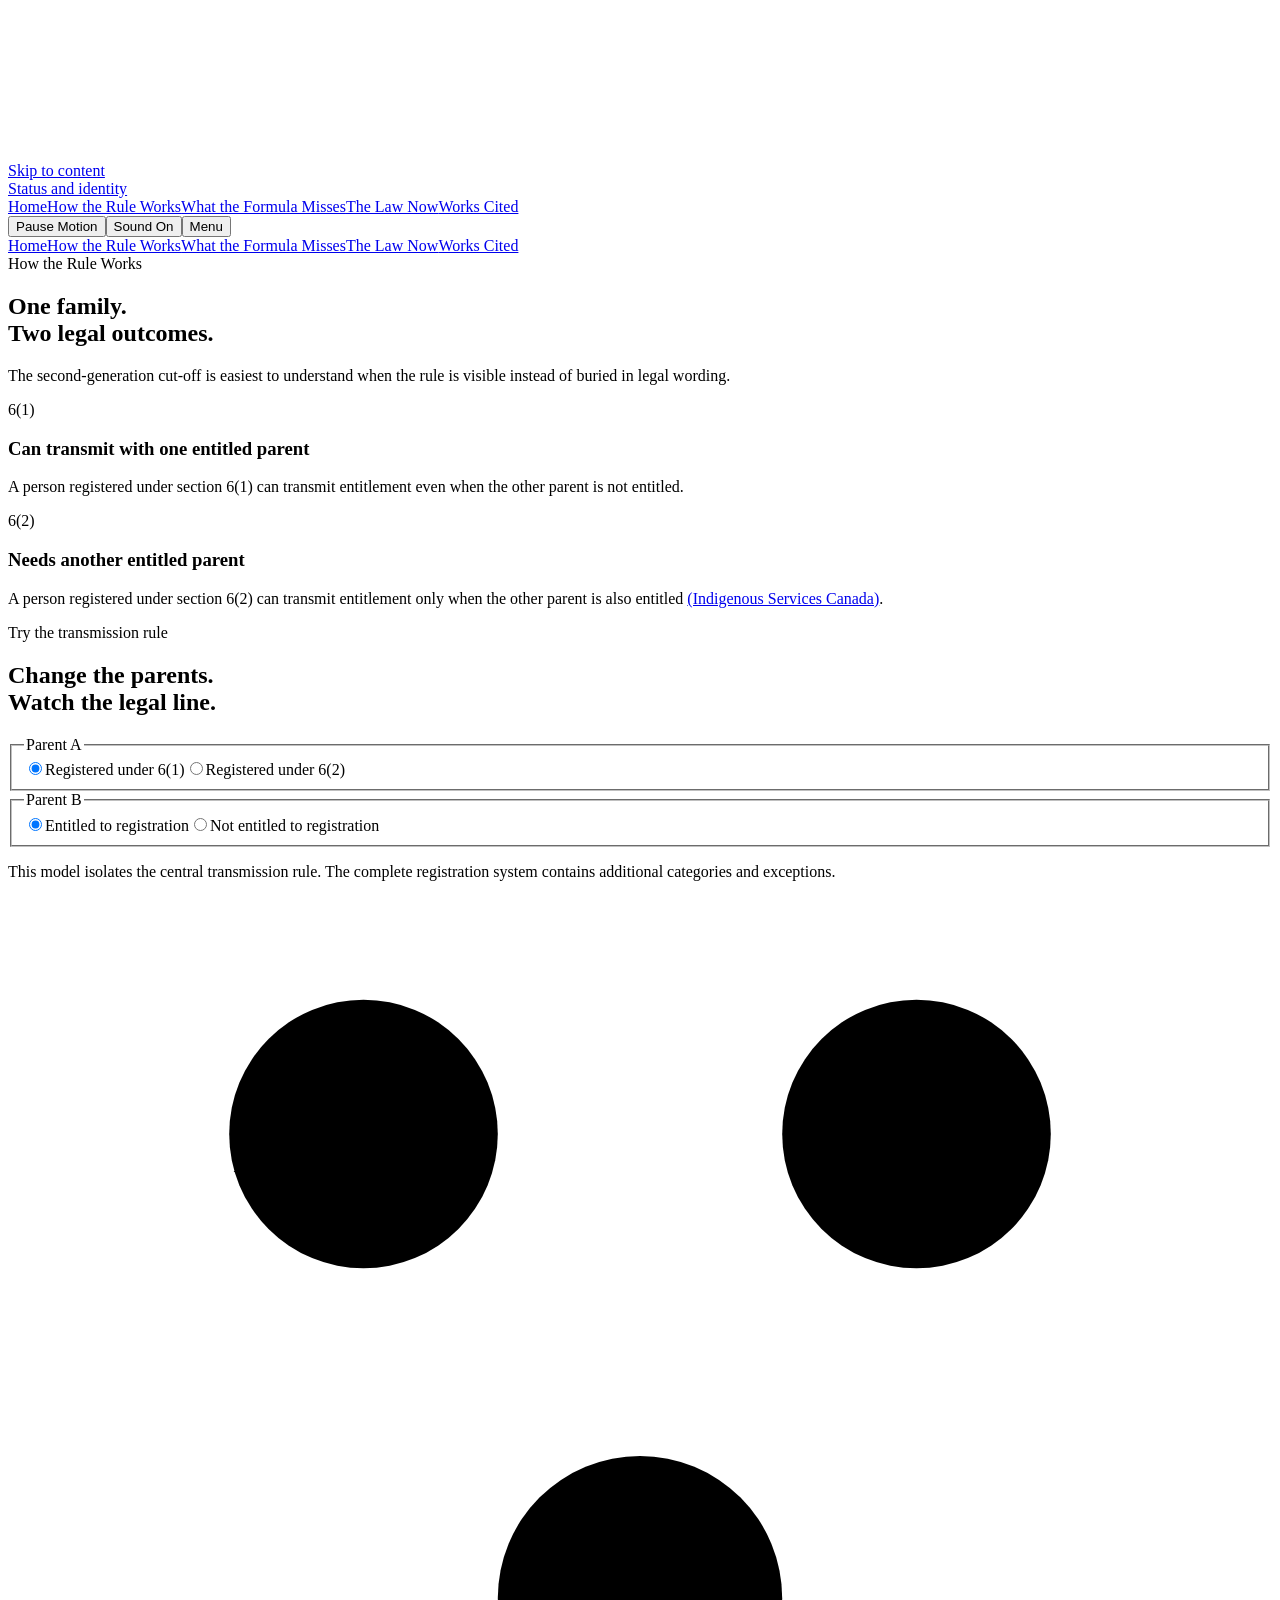
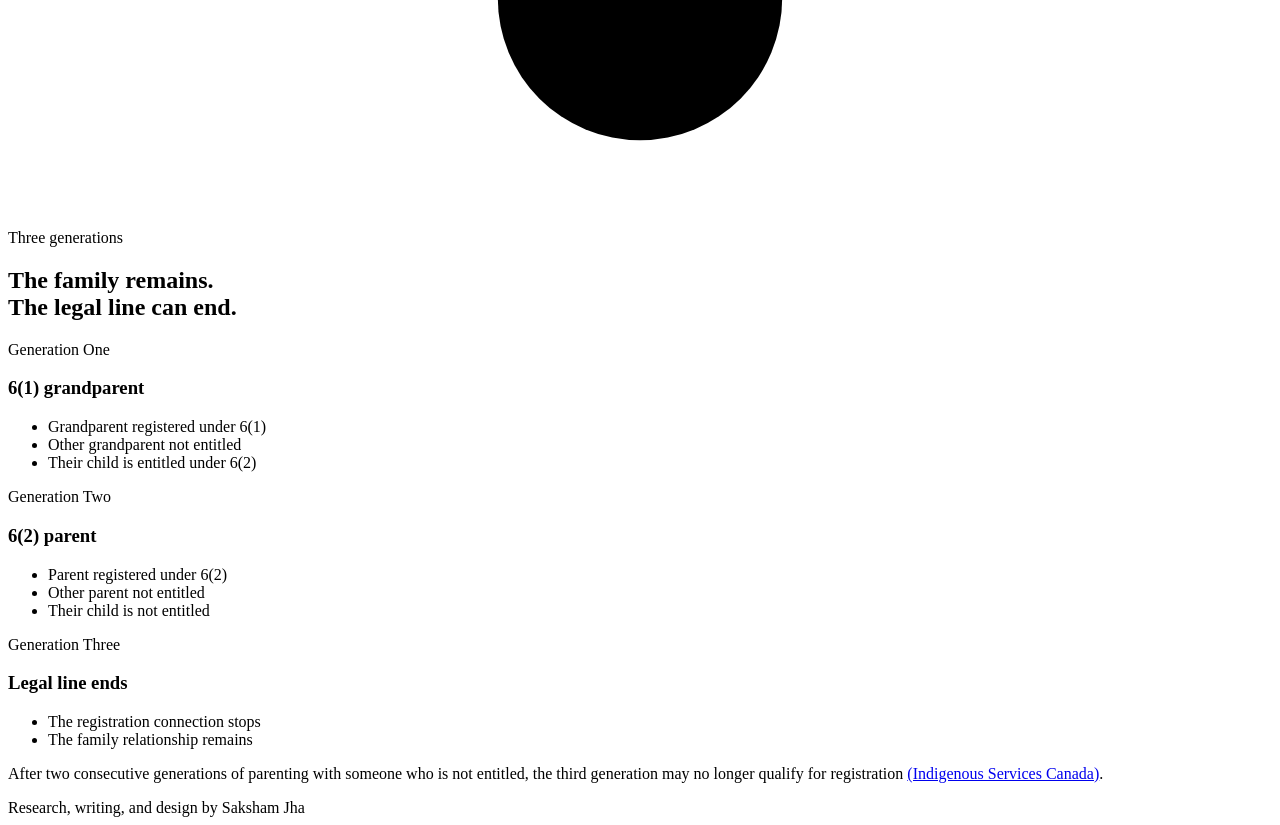
==== how-rule-works.html @ 46dcaad1 "Add files via upload" ====
<!doctype html><html lang="en"><head><meta charset="utf-8"><meta name="viewport" content="width=device-width,initial-scale=1"><title>How the Rule Works | Indian Status</title><meta name="description" content="An interactive explanation of sections 6(1), 6(2), and the second-generation cut-off."><meta property="og:title" content="How the Rule Works | Indian Status"><meta property="og:description" content="An interactive explanation of sections 6(1), 6(2), and the second-generation cut-off."><meta property="og:type" content="website"><meta name="theme-color" content="#10145c"><link rel="icon" href="assets/favicon.svg" type="image/svg+xml"><link rel="stylesheet" href="assets/style.css"></head><body data-page="rule"><canvas id="world" aria-hidden="true"></canvas><div class="grain" aria-hidden="true"></div><div class="vignette" aria-hidden="true"></div><a class="skip" href="#main">Skip to content</a><nav class="nav" aria-label="Primary"><a class="brand" href="./"><span class="brand-mark" aria-hidden="true"></span><span>Status and identity</span></a><div class="navlinks"><a href="index.html">Home</a><a href="how-rule-works.html" aria-current="page">How the Rule Works</a><a href="what-formula-misses.html">What the Formula Misses</a><a href="law-now.html">The Law Now</a><a href="works-cited.html">Works Cited</a></div><div class="controls"><button class="control" data-motion type="button" aria-pressed="false">Pause Motion</button><button class="control" data-sound type="button" aria-pressed="false">Sound On</button><button class="control menu-btn" type="button" aria-expanded="false" aria-controls="mobile-menu">Menu</button></div></nav><div id="mobile-menu" class="mobile-menu"><a href="index.html">Home</a><a href="how-rule-works.html" aria-current="page">How the Rule Works</a><a href="what-formula-misses.html">What the Formula Misses</a><a href="law-now.html">The Law Now</a><a href="works-cited.html">Works Cited</a></div><main id="main">
<section class="page-hero"><div class="content-shell"><div class="kicker">How the Rule Works</div><h1>One family.<br>Two legal outcomes.</h1><p>The second-generation cut-off is easiest to understand when the rule is visible instead of buried in legal wording.</p></div></section>
<section class="section compact" data-particle="categories"><div class="content-shell"><div class="compare"><div class="compare-col reveal"><div class="num">6(1)</div><h3>Can transmit with one entitled parent</h3><p>A person registered under section 6(1) can transmit entitlement even when the other parent is not entitled.</p></div><div class="compare-col reveal"><div class="num">6(2)</div><h3>Needs another entitled parent</h3><p>A person registered under section 6(2) can transmit entitlement only when the other parent is also entitled <a class="cite" href="works-cited.html#isc">(Indigenous Services Canada)</a>.</p></div></div></div></section>
<section class="section" data-particle="family"><div class="content-shell"><div class="kicker reveal">Try the transmission rule</div><h2 class="reveal">Change the parents.<br>Watch the legal line.</h2><div class="transmission" data-simulator><div class="choices reveal"><fieldset><legend>Parent A</legend><div class="segmented"><input id="a61" name="parentA" type="radio" value="61" checked><label for="a61">Registered under 6(1)</label><input id="a62" name="parentA" type="radio" value="62"><label for="a62">Registered under 6(2)</label></div></fieldset><fieldset><legend>Parent B</legend><div class="segmented"><input id="bent" name="parentB" type="radio" value="entitled" checked><label for="bent">Entitled to registration</label><input id="bno" name="parentB" type="radio" value="not"><label for="bno">Not entitled to registration</label></div></fieldset><div class="outcome" data-outcome aria-live="polite"></div><p class="note">This model isolates the central transmission rule. The complete registration system contains additional categories and exceptions.</p></div><div class="sim-visual reveal"><svg class="family-svg" viewBox="0 0 640 470" role="img" aria-labelledby="sim-title sim-desc"><title id="sim-title">Registration transmission simulator</title><desc id="sim-desc">Two parent nodes connect to a child. A legal beam either continues to the child or breaks, while the family connection always remains.</desc><line data-family-line class="family-line" x1="180" y1="145" x2="320" y2="330"/><line data-family-line class="family-line" x1="460" y1="145" x2="320" y2="330"/><line class="legal-line" x1="180" y1="160" x2="320" y2="318"/><line class="legal-line" x1="460" y1="160" x2="320" y2="318"/><circle class="family-node entitled" cx="180" cy="120" r="68"/><circle class="family-node entitled" cx="460" cy="120" r="68"/><circle data-child class="family-node child-ok" cx="320" cy="355" r="72"/><text class="node-label" x="180" y="113" text-anchor="middle">Parent A</text><text class="node-sub" x="180" y="139" text-anchor="middle">registration category</text><text class="node-label" x="460" y="113" text-anchor="middle">Parent B</text><text class="node-sub" x="460" y="139" text-anchor="middle">entitlement</text><text class="node-label" x="320" y="350" text-anchor="middle">Child</text><text class="node-sub" x="320" y="376" text-anchor="middle">legal outcome</text></svg></div></div></div></section>
<section class="section compact" data-particle="family"><div class="content-shell"><div class="kicker reveal">Three generations</div><h2 class="reveal">The family remains.<br>The legal line can end.</h2><div class="generation"><article class="gen reveal" style="--gen:100"><div class="kicker">Generation One</div><h3>6(1) grandparent</h3><ul><li>Grandparent registered under 6(1)</li><li>Other grandparent not entitled</li><li>Their child is entitled under 6(2)</li></ul></article><article class="gen reveal" style="--gen:66"><div class="kicker">Generation Two</div><h3>6(2) parent</h3><ul><li>Parent registered under 6(2)</li><li>Other parent not entitled</li><li>Their child is not entitled</li></ul></article><article class="gen reveal" style="--gen:24"><div class="kicker">Generation Three</div><h3>Legal line ends</h3><ul><li>The registration connection stops</li><li>The family relationship remains</li></ul></article></div><p class="reveal">After two consecutive generations of parenting with someone who is not entitled, the third generation may no longer qualify for registration <a class="cite" href="works-cited.html#isc">(Indigenous Services Canada)</a>.</p></div></section>
</main><footer>Research, writing, and design by Saksham Jha</footer><script src="assets/world.js"></script><script src="assets/app.js"></script></body></html>
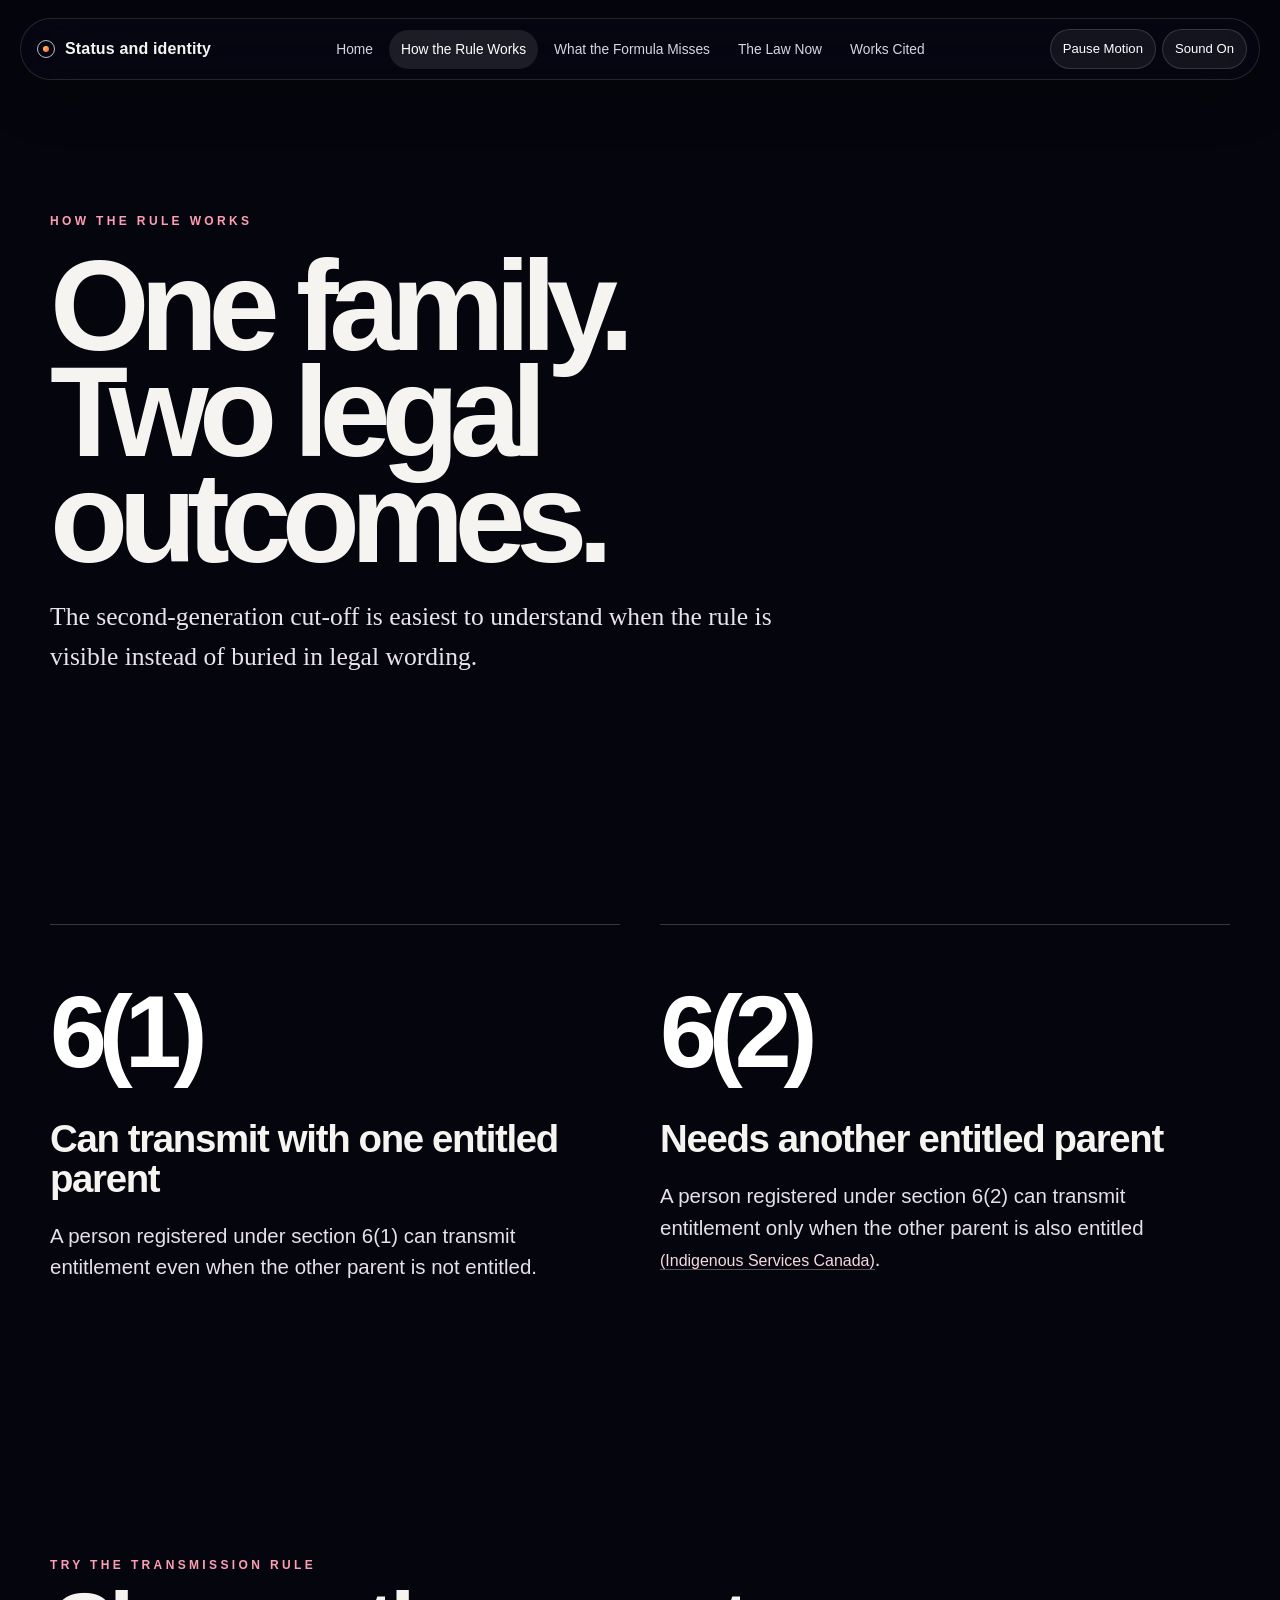
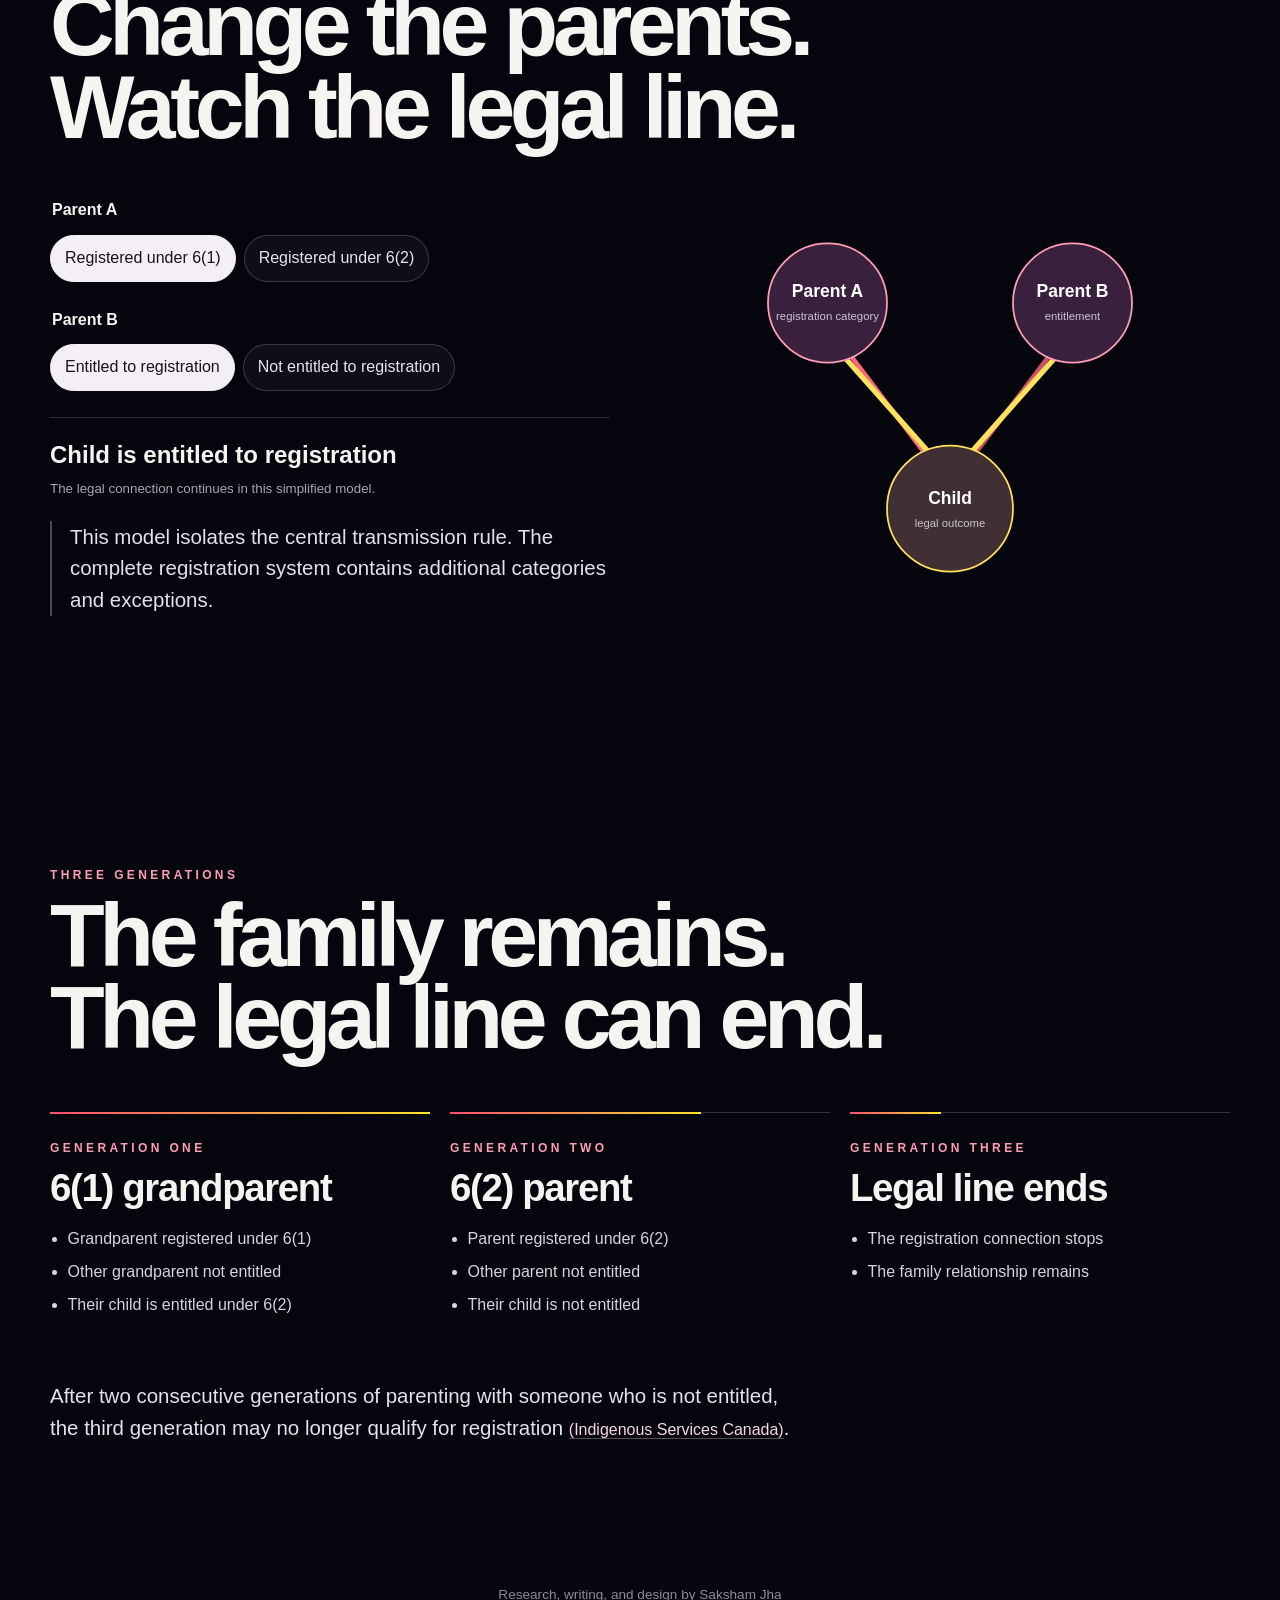
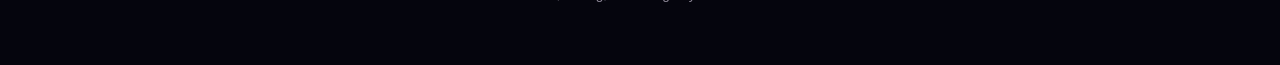
==== commit ab8787df: "Add files via upload" ====
--- a/how-rule-works.html
+++ b/how-rule-works.html
@@ -1,6 +1,6 @@
-<!doctype html><html lang="en"><head><meta charset="utf-8"><meta name="viewport" content="width=device-width,initial-scale=1"><title>How the Rule Works | Indian Status</title><meta name="description" content="An interactive explanation of sections 6(1), 6(2), and the second-generation cut-off."><meta property="og:title" content="How the Rule Works | Indian Status"><meta property="og:description" content="An interactive explanation of sections 6(1), 6(2), and the second-generation cut-off."><meta property="og:type" content="website"><meta name="theme-color" content="#10145c"><link rel="icon" href="assets/favicon.svg" type="image/svg+xml"><link rel="stylesheet" href="assets/style.css"></head><body data-page="rule"><canvas id="world" aria-hidden="true"></canvas><div class="grain" aria-hidden="true"></div><div class="vignette" aria-hidden="true"></div><a class="skip" href="#main">Skip to content</a><nav class="nav" aria-label="Primary"><a class="brand" href="./"><span class="brand-mark" aria-hidden="true"></span><span>Status and identity</span></a><div class="navlinks"><a href="index.html">Home</a><a href="how-rule-works.html" aria-current="page">How the Rule Works</a><a href="what-formula-misses.html">What the Formula Misses</a><a href="law-now.html">The Law Now</a><a href="works-cited.html">Works Cited</a></div><div class="controls"><button class="control" data-motion type="button" aria-pressed="false">Pause Motion</button><button class="control" data-sound type="button" aria-pressed="false">Sound On</button><button class="control menu-btn" type="button" aria-expanded="false" aria-controls="mobile-menu">Menu</button></div></nav><div id="mobile-menu" class="mobile-menu"><a href="index.html">Home</a><a href="how-rule-works.html" aria-current="page">How the Rule Works</a><a href="what-formula-misses.html">What the Formula Misses</a><a href="law-now.html">The Law Now</a><a href="works-cited.html">Works Cited</a></div><main id="main">
+<!doctype html><html lang="en"><head><meta charset="utf-8"><meta name="viewport" content="width=device-width,initial-scale=1"><title>How the Rule Works | Indian Status</title><meta name="description" content="An interactive explanation of sections 6(1), 6(2), and the second-generation cut-off."><meta property="og:title" content="How the Rule Works | Indian Status"><meta property="og:description" content="An interactive explanation of sections 6(1), 6(2), and the second-generation cut-off."><meta property="og:type" content="website"><meta name="theme-color" content="#10145c"><link rel="icon" href="favicon.svg" type="image/svg+xml"><link rel="stylesheet" href="style.css"></head><body data-page="rule"><canvas id="world" aria-hidden="true"></canvas><div class="grain" aria-hidden="true"></div><div class="vignette" aria-hidden="true"></div><a class="skip" href="#main">Skip to content</a><nav class="nav" aria-label="Primary"><a class="brand" href="./"><span class="brand-mark" aria-hidden="true"></span><span>Status and identity</span></a><div class="navlinks"><a href="index.html">Home</a><a href="how-rule-works.html" aria-current="page">How the Rule Works</a><a href="what-formula-misses.html">What the Formula Misses</a><a href="law-now.html">The Law Now</a><a href="works-cited.html">Works Cited</a></div><div class="controls"><button class="control" data-motion type="button" aria-pressed="false">Pause Motion</button><button class="control" data-sound type="button" aria-pressed="false">Sound On</button><button class="control menu-btn" type="button" aria-expanded="false" aria-controls="mobile-menu">Menu</button></div></nav><div id="mobile-menu" class="mobile-menu"><a href="index.html">Home</a><a href="how-rule-works.html" aria-current="page">How the Rule Works</a><a href="what-formula-misses.html">What the Formula Misses</a><a href="law-now.html">The Law Now</a><a href="works-cited.html">Works Cited</a></div><main id="main">
 <section class="page-hero"><div class="content-shell"><div class="kicker">How the Rule Works</div><h1>One family.<br>Two legal outcomes.</h1><p>The second-generation cut-off is easiest to understand when the rule is visible instead of buried in legal wording.</p></div></section>
 <section class="section compact" data-particle="categories"><div class="content-shell"><div class="compare"><div class="compare-col reveal"><div class="num">6(1)</div><h3>Can transmit with one entitled parent</h3><p>A person registered under section 6(1) can transmit entitlement even when the other parent is not entitled.</p></div><div class="compare-col reveal"><div class="num">6(2)</div><h3>Needs another entitled parent</h3><p>A person registered under section 6(2) can transmit entitlement only when the other parent is also entitled <a class="cite" href="works-cited.html#isc">(Indigenous Services Canada)</a>.</p></div></div></div></section>
 <section class="section" data-particle="family"><div class="content-shell"><div class="kicker reveal">Try the transmission rule</div><h2 class="reveal">Change the parents.<br>Watch the legal line.</h2><div class="transmission" data-simulator><div class="choices reveal"><fieldset><legend>Parent A</legend><div class="segmented"><input id="a61" name="parentA" type="radio" value="61" checked><label for="a61">Registered under 6(1)</label><input id="a62" name="parentA" type="radio" value="62"><label for="a62">Registered under 6(2)</label></div></fieldset><fieldset><legend>Parent B</legend><div class="segmented"><input id="bent" name="parentB" type="radio" value="entitled" checked><label for="bent">Entitled to registration</label><input id="bno" name="parentB" type="radio" value="not"><label for="bno">Not entitled to registration</label></div></fieldset><div class="outcome" data-outcome aria-live="polite"></div><p class="note">This model isolates the central transmission rule. The complete registration system contains additional categories and exceptions.</p></div><div class="sim-visual reveal"><svg class="family-svg" viewBox="0 0 640 470" role="img" aria-labelledby="sim-title sim-desc"><title id="sim-title">Registration transmission simulator</title><desc id="sim-desc">Two parent nodes connect to a child. A legal beam either continues to the child or breaks, while the family connection always remains.</desc><line data-family-line class="family-line" x1="180" y1="145" x2="320" y2="330"/><line data-family-line class="family-line" x1="460" y1="145" x2="320" y2="330"/><line class="legal-line" x1="180" y1="160" x2="320" y2="318"/><line class="legal-line" x1="460" y1="160" x2="320" y2="318"/><circle class="family-node entitled" cx="180" cy="120" r="68"/><circle class="family-node entitled" cx="460" cy="120" r="68"/><circle data-child class="family-node child-ok" cx="320" cy="355" r="72"/><text class="node-label" x="180" y="113" text-anchor="middle">Parent A</text><text class="node-sub" x="180" y="139" text-anchor="middle">registration category</text><text class="node-label" x="460" y="113" text-anchor="middle">Parent B</text><text class="node-sub" x="460" y="139" text-anchor="middle">entitlement</text><text class="node-label" x="320" y="350" text-anchor="middle">Child</text><text class="node-sub" x="320" y="376" text-anchor="middle">legal outcome</text></svg></div></div></div></section>
 <section class="section compact" data-particle="family"><div class="content-shell"><div class="kicker reveal">Three generations</div><h2 class="reveal">The family remains.<br>The legal line can end.</h2><div class="generation"><article class="gen reveal" style="--gen:100"><div class="kicker">Generation One</div><h3>6(1) grandparent</h3><ul><li>Grandparent registered under 6(1)</li><li>Other grandparent not entitled</li><li>Their child is entitled under 6(2)</li></ul></article><article class="gen reveal" style="--gen:66"><div class="kicker">Generation Two</div><h3>6(2) parent</h3><ul><li>Parent registered under 6(2)</li><li>Other parent not entitled</li><li>Their child is not entitled</li></ul></article><article class="gen reveal" style="--gen:24"><div class="kicker">Generation Three</div><h3>Legal line ends</h3><ul><li>The registration connection stops</li><li>The family relationship remains</li></ul></article></div><p class="reveal">After two consecutive generations of parenting with someone who is not entitled, the third generation may no longer qualify for registration <a class="cite" href="works-cited.html#isc">(Indigenous Services Canada)</a>.</p></div></section>
-</main><footer>Research, writing, and design by Saksham Jha</footer><script src="assets/world.js"></script><script src="assets/app.js"></script></body></html>+</main><footer>Research, writing, and design by Saksham Jha</footer><script src="world.js"></script><script src="app.js"></script></body></html>
--- a/style.css
+++ b/style.css
@@ -0,0 +1,35 @@
+
+:root{
+  --ink:#f6f4f0;--muted:#c7c3cf;--faint:#8f8aa2;--night:#080817;--cobalt:#141a69;
+  --violet:#3a0f55;--magenta:#9a184f;--red:#ef2945;--sun:#ffe12b;--pink:#ff506d;
+  --cyan:#8ddbe8;--line:rgba(255,255,255,.16);--glass:rgba(8,8,20,.58);--max:1180px;
+  --ease:cubic-bezier(.2,.75,.2,1);
+}
+*{box-sizing:border-box}html{scroll-behavior:smooth;background:#05050d;color-scheme:dark}body{margin:0;background:#05050d;color:var(--ink);font-family:-apple-system,BlinkMacSystemFont,"Segoe UI",Inter,Arial,sans-serif;line-height:1.55;overflow-x:hidden}
+a{color:inherit}.skip{position:fixed;left:1rem;top:-5rem;z-index:9999;background:#fff;color:#111;padding:.75rem 1rem;border-radius:999px}.skip:focus{top:1rem}
+#world{position:fixed;inset:0;width:100%;height:100%;z-index:-4;background:#070714}.grain{position:fixed;inset:0;z-index:-2;pointer-events:none;opacity:.14;mix-blend-mode:soft-light;background-image:url("data:image/svg+xml,%3Csvg viewBox='0 0 180 180' xmlns='http://www.w3.org/2000/svg'%3E%3Cfilter id='n'%3E%3CfeTurbulence type='fractalNoise' baseFrequency='.95' numOctaves='3' stitchTiles='stitch'/%3E%3C/filter%3E%3Crect width='100%25' height='100%25' filter='url(%23n)' opacity='.38'/%3E%3C/svg%3E")}
+.vignette{position:fixed;inset:0;pointer-events:none;z-index:-1;background:radial-gradient(circle at 50% 40%,transparent 30%,rgba(2,2,10,.12) 56%,rgba(0,0,6,.72) 100%)}
+.nav{position:fixed;z-index:1000;left:50%;top:18px;transform:translateX(-50%);width:min(calc(100% - 28px),1240px);display:flex;align-items:center;justify-content:space-between;gap:18px;padding:10px 12px 10px 16px;border:1px solid rgba(255,255,255,.13);border-radius:999px;background:rgba(8,8,22,.56);backdrop-filter:blur(24px) saturate(1.2);box-shadow:0 14px 55px rgba(0,0,0,.24)}
+.brand{display:flex;align-items:center;gap:10px;text-decoration:none;font-weight:760;letter-spacing:.01em;white-space:nowrap}.brand-mark{width:18px;height:18px;border:1px solid rgba(255,255,255,.72);border-radius:50%;position:relative}.brand-mark:after{content:"";position:absolute;inset:5px;border-radius:50%;background:linear-gradient(135deg,var(--sun),var(--pink))}
+.navlinks{display:flex;gap:4px;align-items:center}.navlinks a{font-size:.86rem;text-decoration:none;color:#d9d5e2;padding:9px 12px;border-radius:999px}.navlinks a[aria-current="page"],.navlinks a:hover{background:rgba(255,255,255,.09);color:#fff}
+.controls{display:flex;gap:6px}.control{appearance:none;border:1px solid rgba(255,255,255,.14);background:rgba(255,255,255,.06);color:#fff;border-radius:999px;padding:9px 12px;font:inherit;font-size:.82rem;cursor:pointer}.control:hover,.control:focus-visible{background:rgba(255,255,255,.12);outline:2px solid rgba(255,255,255,.42);outline-offset:2px}
+.menu-btn{display:none}.mobile-menu{display:none}
+main{position:relative}.hero-scroll{height:520vh;position:relative}.hero-sticky{position:sticky;top:0;height:100vh;display:grid;place-items:center;overflow:hidden}.hero-copy{width:min(1100px,calc(100% - 40px));text-align:center;margin-top:18vh;opacity:0;transform:translateY(32px) scale(.985);transition:opacity .2s linear,transform .2s linear;text-shadow:0 4px 45px rgba(0,0,0,.5)}
+.eyebrow{font-size:.78rem;letter-spacing:.3em;text-transform:uppercase;color:#f0cad7;font-weight:800}.hero-copy h1{font-size:clamp(3.8rem,10vw,9.4rem);line-height:.82;letter-spacing:-.075em;margin:.12em 0 .18em;font-weight:850}.hero-copy .lead{font-family:Georgia,"Times New Roman",serif;font-size:clamp(1.35rem,2.4vw,2.25rem);max-width:820px;margin:0 auto;color:#f0ebf2}.hero-rule{margin:30px auto 0;width:min(660px,90%);display:grid;grid-template-columns:1fr auto 1fr;gap:14px;align-items:center;color:#fff}.hero-rule span{height:1px;background:linear-gradient(90deg,transparent,rgba(255,255,255,.7))}.hero-rule span:last-child{transform:scaleX(-1)}.scroll-hint{position:absolute;bottom:26px;left:50%;transform:translateX(-50%);font-size:.72rem;letter-spacing:.24em;text-transform:uppercase;color:rgba(255,255,255,.62)}
+.content-shell{width:min(var(--max),calc(100% - 42px));margin:0 auto}.section{position:relative;min-height:100vh;padding:18vh 0 12vh;display:grid;align-items:center}.section.compact{min-height:auto;padding:10vh 0}.section-grid{display:grid;grid-template-columns:minmax(0,.9fr) minmax(0,1.1fr);gap:clamp(28px,6vw,88px);align-items:center}.section h2{font-size:clamp(3rem,7vw,6.7rem);line-height:.92;letter-spacing:-.06em;margin:.1em 0 .3em}.section h3{font-size:clamp(1.65rem,3vw,2.6rem);line-height:1.04;letter-spacing:-.035em;margin:.2em 0 .5em}.section p{font-size:clamp(1.05rem,1.6vw,1.35rem);color:#e6e1e9;max-width:760px}.cite{font-size:.78em;color:#f7d8e1;text-decoration:none;border-bottom:1px solid rgba(247,216,225,.35)}.cite:hover{border-color:#fff}.kicker{font-size:.75rem;letter-spacing:.28em;text-transform:uppercase;color:#ff9db4;font-weight:800}.big-statement{font-family:Georgia,"Times New Roman",serif;font-size:clamp(2rem,4vw,4.2rem);line-height:1.12;letter-spacing:-.025em;max-width:1000px}.myth-real{display:grid;grid-template-columns:1fr 1fr;gap:20px;margin-top:42px}.open-panel{padding:28px 0;border-top:1px solid rgba(255,255,255,.2);position:relative}.open-panel:before{content:"";position:absolute;top:-1px;left:0;width:90px;height:2px;background:linear-gradient(90deg,var(--pink),transparent)}.open-panel small{display:block;text-transform:uppercase;letter-spacing:.22em;color:#ff9db4;font-weight:800;margin-bottom:14px}.open-panel strong{display:block;font-family:Georgia,"Times New Roman",serif;font-size:clamp(1.55rem,3vw,2.7rem);line-height:1.12;font-weight:600}.note{border-left:2px solid rgba(255,255,255,.28);padding-left:18px;color:#cbc6d0;font-size:.95rem;max-width:720px}.language-note{font-size:.9rem;color:#bdb7c7;margin-top:28px}.stat-line{display:flex;gap:18px;flex-wrap:wrap;margin-top:26px}.stat-chip{border-top:1px solid rgba(255,255,255,.18);padding-top:12px;min-width:190px;color:#d7d1dd}.stat-chip b{display:block;font-size:1.6rem;color:white}
+.registry-visual{position:relative;min-height:430px;display:grid;place-items:center}.registry-machine{width:min(520px,90%);aspect-ratio:1.25;border:1px solid rgba(255,255,255,.14);border-radius:48% 52% 46% 54%/52% 42% 58% 48%;position:relative;box-shadow:inset 0 0 80px rgba(255,60,118,.08),0 0 120px rgba(54,62,255,.12)}.registry-machine:before,.registry-machine:after{content:"";position:absolute;border-radius:50%;border:1px solid rgba(255,255,255,.18)}.registry-machine:before{inset:13%}.registry-machine:after{inset:29%;background:radial-gradient(circle,rgba(255,214,35,.36),rgba(255,68,103,.08) 40%,transparent 72%)}.registry-word{position:absolute;inset:0;display:grid;place-items:center;text-align:center;font-weight:850;letter-spacing:.12em;text-transform:uppercase}.registry-word span{display:block;font-size:.72rem;color:#aaa4b7;margin-top:8px;font-weight:600;letter-spacing:.16em}
+.river-section{min-height:180vh;padding-top:20vh}.river-copy{position:sticky;top:24vh;z-index:4;width:min(760px,calc(100% - 42px));margin-left:max(21px,calc((100vw - var(--max))/2));pointer-events:none}.river-copy p{pointer-events:auto}.quote-large{font-family:Georgia,"Times New Roman",serif;font-size:clamp(2.6rem,6vw,6rem);line-height:.95;letter-spacing:-.045em;margin:0 0 22px}.river-legal{display:flex;gap:10px;flex-wrap:wrap;margin-top:24px}.river-legal span{font-size:.8rem;color:rgba(255,255,255,.62);border:1px solid rgba(255,255,255,.12);padding:8px 10px;border-radius:999px;background:rgba(0,0,0,.18);backdrop-filter:blur(8px)}
+.page-hero{min-height:88vh;display:grid;align-items:end;padding:180px 0 10vh}.page-hero h1{font-size:clamp(4rem,10vw,9rem);line-height:.83;letter-spacing:-.075em;margin:0;max-width:1050px}.page-hero p{font-family:Georgia,"Times New Roman",serif;font-size:clamp(1.2rem,2vw,1.9rem);max-width:740px;color:#e9e3ec}.page-hero .kicker{margin-bottom:22px}
+.compare{display:grid;grid-template-columns:1fr 1fr;gap:40px;margin-top:42px}.compare-col{padding-top:28px;border-top:1px solid rgba(255,255,255,.2)}.compare-col .num{font-size:clamp(4rem,8vw,7rem);font-weight:900;letter-spacing:-.08em;color:#fff}.compare-col p{max-width:500px}.transmission{display:grid;grid-template-columns:1fr 1fr;gap:60px;align-items:start;margin-top:50px}.choices fieldset{border:0;padding:0;margin:0 0 26px}.choices legend{font-weight:800;margin-bottom:12px}.segmented{display:flex;gap:8px;flex-wrap:wrap}.segmented input{position:absolute;opacity:0;pointer-events:none}.segmented label{cursor:pointer;border:1px solid rgba(255,255,255,.18);border-radius:999px;padding:10px 14px;background:rgba(255,255,255,.04);color:#e8e2ed}.segmented input:focus-visible+label{outline:2px solid white;outline-offset:2px}.segmented input:checked+label{background:#f4eff4;color:#18131c;border-color:#f4eff4}.sim-visual{min-height:470px;position:relative}.family-svg{width:100%;height:auto;overflow:visible}.family-node{fill:#111322;stroke:rgba(255,255,255,.58);stroke-width:2}.family-node.entitled{fill:#39213e;stroke:#ff9db4}.family-node.child-ok{fill:#403033;stroke:#ffe15c}.family-node.child-no{fill:#141421;stroke:#8e8a9f}.family-line{stroke:#ff667e;stroke-width:5;stroke-linecap:round;opacity:.8}.legal-line{stroke:#ffe15c;stroke-width:6;stroke-linecap:round;transition:opacity .35s,stroke-dashoffset .5s}.legal-line.broken{stroke:#d44e67;stroke-dasharray:16 16;opacity:.55}.node-label{fill:#fff;font-size:20px;font-weight:700}.node-sub{fill:#c9c3cf;font-size:13px}.outcome{margin-top:18px;padding-top:18px;border-top:1px solid rgba(255,255,255,.16)}.outcome strong{font-size:1.5rem}.outcome small{display:block;color:#aaa4b6;margin-top:6px}
+.generation{display:grid;grid-template-columns:repeat(3,1fr);gap:20px;margin-top:54px}.gen{position:relative;padding:26px 0;border-top:1px solid rgba(255,255,255,.18)}.gen:after{content:"";position:absolute;top:-1px;left:0;width:calc(var(--gen)*1%);max-width:100%;height:2px;background:linear-gradient(90deg,#ff4e70,#ffe12b)}.gen h3{margin-top:10px}.gen ul{padding-left:1.1em;color:#d9d3dd}.gen li{margin:.5em 0}
+.misconceptions{display:grid;gap:0;margin-top:40px}.misrow{display:grid;grid-template-columns:.38fr 1fr;gap:36px;padding:30px 0;border-top:1px solid rgba(255,255,255,.16)}.misrow h3{margin:0}.misrow p{margin:0}.quiet-line{font-family:Georgia,"Times New Roman",serif;font-size:clamp(2rem,4vw,3.8rem);margin-top:70px}
+.timeline{position:relative;margin:60px 0 20px;padding-left:42px}.timeline:before{content:"";position:absolute;left:9px;top:12px;bottom:0;width:1px;background:linear-gradient(#ffe12b,#ff5572,#5e4eb4)}.moment{position:relative;padding:0 0 58px}.moment:before{content:"";position:absolute;left:-40px;top:9px;width:15px;height:15px;border-radius:50%;background:#0c0b16;border:3px solid #f5edf6;box-shadow:0 0 0 8px rgba(255,255,255,.04)}.moment .year{font-size:clamp(3rem,6vw,5.7rem);line-height:.9;font-weight:900;letter-spacing:-.07em;margin-bottom:15px}.status-badge{display:inline-flex;align-items:center;gap:8px;padding:8px 11px;border:1px solid rgba(255,255,255,.17);border-radius:999px;font-size:.82rem;color:#e7e1eb}.status-dot{width:7px;height:7px;border-radius:50%;background:#ffe12b;box-shadow:0 0 16px #ffe12b}
+.works{padding:180px 0 100px}.works h1{font-size:clamp(4rem,9vw,8rem);letter-spacing:-.07em;line-height:.9}.citation-list{margin-top:60px;max-width:980px}.citation-entry{padding-left:2rem;text-indent:-2rem;margin:0 0 26px;color:#e8e2eb;font-family:Georgia,"Times New Roman",serif;font-size:1.06rem}.citation-entry a{text-decoration-color:rgba(255,255,255,.36);text-underline-offset:3px}.citation-entry:target{background:linear-gradient(90deg,rgba(255,225,43,.11),transparent);border-radius:10px}
+.finale{min-height:220vh;position:relative}.finale-sticky{position:sticky;top:0;height:100vh;display:grid;place-items:end center;padding:0 20px 8vh;text-align:center}.finale-copy{max-width:960px}.finale h2{font-family:Georgia,"Times New Roman",serif;font-size:clamp(3.1rem,8vw,8rem);line-height:.9;letter-spacing:-.05em;margin:0 0 28px}.finale p{font-size:clamp(1rem,1.6vw,1.3rem);color:#d8d2dc;max-width:780px;margin:0 auto}.credit{margin-top:30px;font-size:.78rem!important;letter-spacing:.18em;text-transform:uppercase;color:#9b95a5!important}
+footer{padding:30px 20px 60px;text-align:center;color:#8f8998;font-size:.85rem}
+.sr-only{position:absolute!important;width:1px!important;height:1px!important;padding:0!important;margin:-1px!important;overflow:hidden!important;clip:rect(0,0,0,0)!important;white-space:nowrap!important;border:0!important}
+.reveal{opacity:.18;transform:translateY(38px);transition:opacity .8s var(--ease),transform .8s var(--ease)}.reveal.in{opacity:1;transform:none}
+body.motion-paused *{animation-play-state:paused!important;transition-duration:0s!important;scroll-behavior:auto!important}
+@media (prefers-reduced-motion:reduce){html{scroll-behavior:auto}.reveal{opacity:1;transform:none;transition:none}.hero-copy{transition:none}}
+@media(max-width:900px){.nav{top:10px}.navlinks{display:none}.menu-btn{display:block}.controls .control:first-child{display:none}.mobile-menu.open{display:grid;position:fixed;z-index:999;left:14px;right:14px;top:70px;padding:14px;border:1px solid rgba(255,255,255,.13);border-radius:22px;background:rgba(8,8,22,.94);backdrop-filter:blur(20px)}.mobile-menu a{text-decoration:none;padding:12px 10px;border-radius:12px}.section-grid,.transmission,.misrow{grid-template-columns:1fr}.myth-real,.compare{grid-template-columns:1fr}.generation{grid-template-columns:1fr}.page-hero{padding-top:140px}.hero-copy{margin-top:14vh}.river-copy{top:18vh}.registry-visual{min-height:320px}}
+@media(max-width:560px){.content-shell{width:min(var(--max),calc(100% - 30px))}.nav{width:calc(100% - 16px);padding-left:12px}.brand{font-size:.88rem}.control{padding:8px 10px}.hero-scroll{height:430vh}.hero-copy h1{font-size:clamp(3.4rem,18vw,5.5rem)}.hero-rule{grid-template-columns:1fr}.hero-rule span{display:none}.section{padding:15vh 0 10vh}.section h2{font-size:clamp(2.9rem,15vw,4.7rem)}.misrow{gap:10px}.river-section{min-height:160vh}.finale{min-height:180vh}.node-label{font-size:17px}.node-sub{font-size:11px}}
